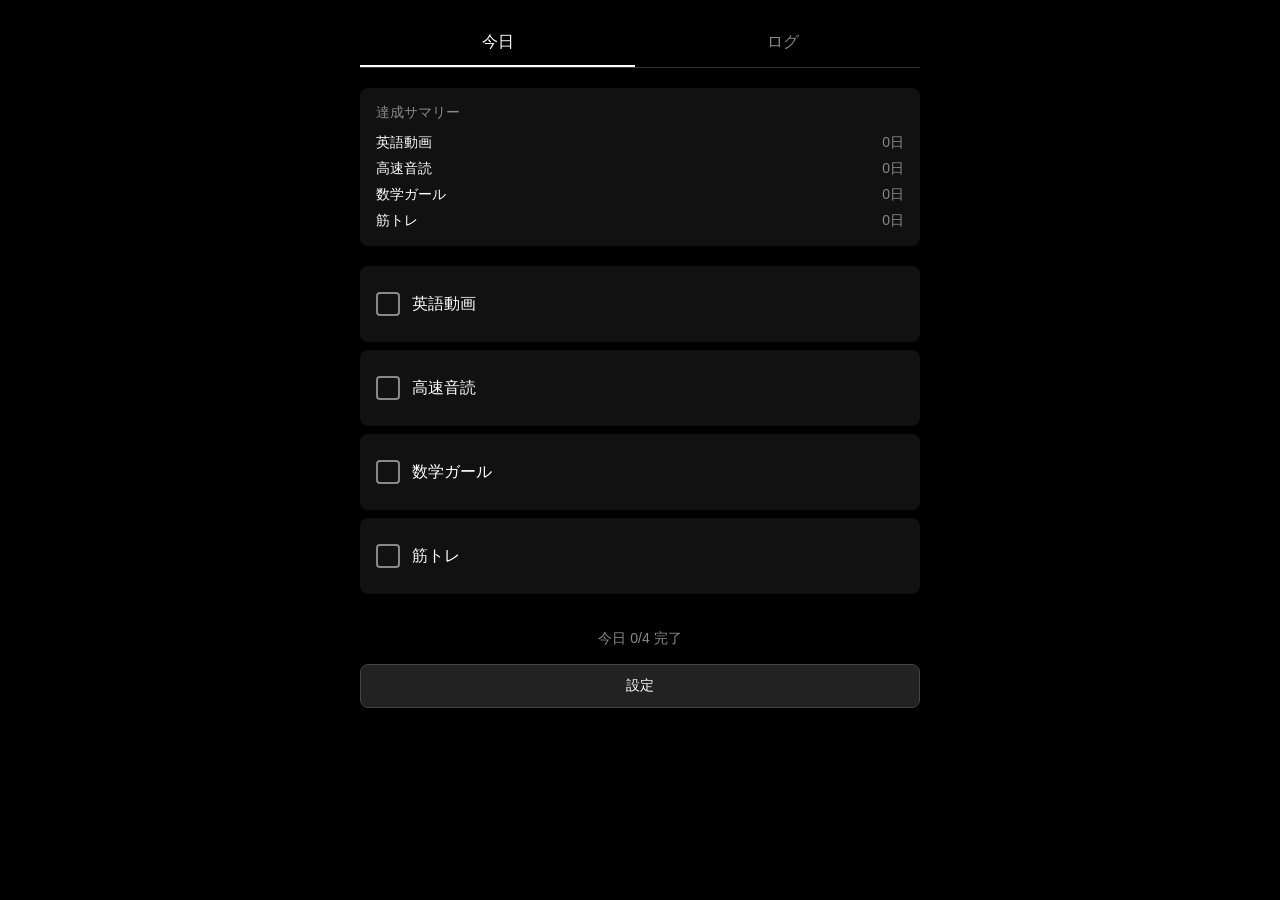
==== index.html @ 9ff97292 "Initial commit: habit tracker PWA Co-Authored-By: Claude Opus 4.6 <noreply@anthropic.com>" ====
<!DOCTYPE html>
<html lang="ja">
<head>
  <meta charset="UTF-8">
  <meta name="viewport" content="width=device-width, initial-scale=1.0, viewport-fit=cover">
  <meta name="theme-color" content="#000000">
  <meta name="apple-mobile-web-app-capable" content="yes">
  <meta name="apple-mobile-web-app-status-bar-style" content="black-translucent">
  <title>習慣トラッカー</title>
  <link rel="stylesheet" href="style.css">
  <link rel="manifest" href="manifest.json">
  <link rel="apple-touch-icon" href="icons/apple-touch-icon.png">
</head>
<body>
  <div class="container">
    <!-- タブ -->
    <div class="tabs">
      <button class="tab-button active" data-tab="today">今日</button>
      <button class="tab-button" data-tab="log">ログ</button>
    </div>

    <!-- 今日タブ -->
    <div id="today-tab" class="tab-content active">
      <div class="monthly-summary">
        <div class="summary-title"></div>
        <div class="summary-items"></div>
      </div>
      <div id="task-list" class="task-list"></div>
      <div class="daily-progress">
        <span id="progress-text">今日 0/0 完了</span>
      </div>
      <button id="settings-button" class="settings-button">設定</button>
    </div>

    <!-- ログタブ -->
    <div id="log-tab" class="tab-content">
      <!-- カレンダー（インライン） -->
      <div class="log-calendar">
        <div class="calendar-header">
          <button id="calendar-prev" class="calendar-nav-button">‹</button>
          <span id="calendar-title"></span>
          <button id="calendar-next" class="calendar-nav-button">›</button>
        </div>
        <div id="calendar-grid" class="calendar-grid"></div>
      </div>

      <!-- 日付編集（インライン、初期非表示） -->
      <div id="day-edit-inline" class="day-edit-inline" style="display:none;">
        <div class="day-edit-header">
          <span id="day-edit-title"></span>
          <button id="day-edit-close" class="day-edit-close-button">×</button>
        </div>
        <div id="day-edit-tasks" class="day-edit-tasks"></div>
      </div>

      <!-- ログ一覧 -->
      <div id="log-content" class="log-content"></div>
    </div>

    <!-- 設定モーダル（唯一のモーダル） -->
    <div id="settings-modal" class="modal">
      <div class="modal-content">
        <div class="modal-header">
          <h2>設定</h2>
          <button id="close-settings" class="close-button">×</button>
        </div>
        <div class="settings-section">
          <h3>タスク管理</h3>
          <div id="task-manager" class="task-manager"></div>
          <form id="add-task-form" class="add-task-form">
            <input type="text" id="add-task-input" class="add-task-input" placeholder="新しいタスク名" maxlength="30">
            <button type="submit" class="add-task-button">追加</button>
          </form>
        </div>
        <div class="settings-section">
          <h3>データ</h3>
          <p class="export-description">タスク一覧と全ての過去ログをJSONファイルとして保存します。ブラウザのデータが消えた場合のバックアップ用です。</p>
          <button id="export-button" class="export-button">JSONエクスポート</button>
        </div>
      </div>
    </div>
  </div>

  <script src="app.js"></script>
</body>
</html>
---- style.css ----
* {
  margin: 0;
  padding: 0;
  box-sizing: border-box;
}

body {
  font-family: -apple-system, BlinkMacSystemFont, 'Segoe UI', 'Helvetica Neue', Arial, sans-serif;
  background-color: #000;
  color: #fff;
  min-height: 100vh;
  min-height: 100dvh;
  padding: 0;
  padding-top: env(safe-area-inset-top);
  padding-bottom: env(safe-area-inset-bottom);
  padding-left: env(safe-area-inset-left);
  padding-right: env(safe-area-inset-right);
}

.container {
  max-width: 600px;
  margin: 0 auto;
  padding: 20px;
}

/* タブ */
.tabs {
  display: flex;
  gap: 10px;
  margin-bottom: 20px;
  border-bottom: 1px solid #333;
}

.tab-button {
  flex: 1;
  padding: 12px;
  background: none;
  border: none;
  color: #888;
  font-size: 16px;
  cursor: pointer;
  border-bottom: 2px solid transparent;
  transition: all 0.3s;
  min-height: 44px;
}

.tab-button.active {
  color: #fff;
  border-bottom-color: #fff;
}

.tab-content {
  display: none;
}

.tab-content.active {
  display: block;
}

/* サマリー */
.monthly-summary {
  background: #111;
  border-radius: 8px;
  padding: 16px;
  margin-bottom: 20px;
}

.summary-title {
  font-size: 14px;
  color: #888;
  margin-bottom: 12px;
}

.summary-items {
  display: flex;
  flex-direction: column;
  gap: 8px;
}

.summary-item {
  display: flex;
  justify-content: space-between;
  font-size: 14px;
}

.summary-item-name {
  color: #fff;
}

.summary-item-count {
  color: #888;
}

/* タスクリスト */
.task-list {
  display: flex;
  flex-direction: column;
  gap: 8px;
  margin-bottom: 20px;
}

.task-item {
  background: #111;
  border-radius: 8px;
  padding: 16px;
  cursor: pointer;
  transition: background 0.2s;
  min-height: 52px;
}

.task-item:active {
  background: #1a1a1a;
}

.task-item.done {
  background: #1a3a1a;
}

.task-header {
  display: flex;
  align-items: center;
  gap: 12px;
  min-height: 44px;
}

.task-checkbox {
  width: 24px;
  height: 24px;
  border: 2px solid #888;
  border-radius: 4px;
  flex-shrink: 0;
  display: flex;
  align-items: center;
  justify-content: center;
  background: transparent;
}

.task-item.done .task-checkbox {
  background: #4a9;
  border-color: #4a9;
}

.task-checkbox::after {
  content: '\2713';
  color: #fff;
  font-size: 16px;
  display: none;
}

.task-item.done .task-checkbox::after {
  display: block;
}

.task-name {
  font-size: 16px;
  flex: 1;
}

/* メモ入力 */
.task-memo {
  margin-top: 12px;
  padding-top: 12px;
  border-top: 1px solid #333;
  display: none;
}

.task-item.done .task-memo {
  display: block;
}

.task-memo input {
  width: 100%;
  padding: 12px;
  background: #222;
  border: 1px solid #444;
  border-radius: 4px;
  color: #fff;
  font-size: 14px;
  min-height: 44px;
}

.task-memo input::placeholder {
  color: #666;
}

/* 日次進捗 */
.daily-progress {
  text-align: center;
  padding: 16px;
  color: #888;
  font-size: 14px;
}

/* 設定ボタン */
.settings-button {
  width: 100%;
  padding: 12px;
  background: #222;
  border: 1px solid #444;
  border-radius: 8px;
  color: #fff;
  font-size: 14px;
  cursor: pointer;
  transition: background 0.2s;
  min-height: 44px;
}

.settings-button:hover {
  background: #333;
}

/* カレンダー（ログタブ内インライン） */
.log-calendar {
  margin-bottom: 16px;
}

.calendar-header {
  display: flex;
  align-items: center;
  justify-content: space-between;
  padding: 8px 0;
}

.calendar-header span {
  font-size: 16px;
  font-weight: bold;
}

.calendar-nav-button {
  background: none;
  border: none;
  color: #fff;
  font-size: 28px;
  cursor: pointer;
  width: 44px;
  height: 44px;
  display: flex;
  align-items: center;
  justify-content: center;
}

.calendar-grid {
  padding: 0;
}

.calendar-weekdays {
  display: grid;
  grid-template-columns: repeat(7, 1fr);
  gap: 4px;
  margin-bottom: 8px;
}

.calendar-weekday {
  text-align: center;
  font-size: 12px;
  color: #666;
  padding: 4px;
}

.calendar-days {
  display: grid;
  grid-template-columns: repeat(7, 1fr);
  gap: 4px;
}

.calendar-day {
  aspect-ratio: 1;
  display: flex;
  align-items: center;
  justify-content: center;
  font-size: 14px;
  border-radius: 8px;
  cursor: pointer;
  background: #1a1a1a;
  color: #fff;
  border: none;
  transition: background 0.2s;
  min-height: 40px;
}

.calendar-day:active {
  background: #333;
}

.calendar-day.empty {
  background: transparent;
  cursor: default;
}

.calendar-day.has-log {
  background: #1a3a1a;
}

.calendar-day.today {
  border: 1px solid #4a9;
}

.calendar-day.selected {
  border: 2px solid #fff;
  background: #333;
}

.calendar-day.future {
  color: #444;
  cursor: default;
}

/* 日付編集（インラインパネル） */
.day-edit-inline {
  background: #111;
  border-radius: 8px;
  margin-bottom: 16px;
}

.day-edit-header {
  display: flex;
  justify-content: space-between;
  align-items: center;
  padding: 12px 16px;
  border-bottom: 1px solid #333;
}

.day-edit-header span {
  font-size: 16px;
  font-weight: bold;
}

.day-edit-close-button {
  background: none;
  border: none;
  color: #888;
  font-size: 20px;
  cursor: pointer;
  width: 44px;
  height: 44px;
  display: flex;
  align-items: center;
  justify-content: center;
}

.day-edit-tasks {
  padding: 12px 16px;
  display: flex;
  flex-direction: column;
  gap: 8px;
}

.day-edit-task {
  display: flex;
  align-items: center;
  gap: 12px;
  padding: 12px;
  background: #222;
  border-radius: 8px;
  cursor: pointer;
  min-height: 52px;
  transition: background 0.2s;
}

.day-edit-task:active {
  background: #333;
}

.day-edit-task.done {
  background: #1a3a1a;
}

.day-edit-checkbox {
  width: 24px;
  height: 24px;
  border: 2px solid #888;
  border-radius: 4px;
  flex-shrink: 0;
  display: flex;
  align-items: center;
  justify-content: center;
}

.day-edit-task.done .day-edit-checkbox {
  background: #4a9;
  border-color: #4a9;
}

.day-edit-checkbox::after {
  content: '\2713';
  color: #fff;
  font-size: 16px;
  display: none;
}

.day-edit-task.done .day-edit-checkbox::after {
  display: block;
}

.day-edit-name {
  flex: 1;
  font-size: 14px;
}

/* ログ一覧 */
.log-content {
  display: flex;
  flex-direction: column;
  gap: 8px;
}

.log-day {
  background: #111;
  border-radius: 8px;
  padding: 16px;
}

.log-day-header {
  font-size: 14px;
  margin-bottom: 12px;
  display: flex;
  justify-content: space-between;
  align-items: center;
}

.log-day-date {
  color: #fff;
}

.log-day-right {
  display: flex;
  align-items: center;
  gap: 8px;
}

.log-day-progress {
  color: #888;
  font-size: 13px;
}

.log-delete-button {
  background: none;
  border: none;
  color: #666;
  font-size: 18px;
  cursor: pointer;
  padding: 0;
  width: 32px;
  height: 32px;
  display: flex;
  align-items: center;
  justify-content: center;
}

.log-delete-button:hover {
  color: #f44;
}

.log-day-tasks {
  display: flex;
  flex-direction: column;
  gap: 8px;
}

.log-task {
  display: flex;
  align-items: flex-start;
  gap: 8px;
  font-size: 14px;
}

.log-task-icon {
  color: #4a9;
  flex-shrink: 0;
}

.log-task-icon.undone {
  color: #666;
}

.log-task-content {
  flex: 1;
}

.log-task-name {
  color: #fff;
}

.log-task-memo {
  color: #888;
  font-size: 13px;
  margin-top: 2px;
}

.log-empty {
  text-align: center;
  color: #666;
  padding: 40px;
}

/* モーダル（設定のみ） */
.modal {
  display: none;
  position: fixed;
  top: 0;
  left: 0;
  width: 100%;
  height: 100%;
  background: rgba(0, 0, 0, 0.8);
  z-index: 1000;
  align-items: center;
  justify-content: center;
  padding: 20px;
}

.modal.active {
  display: flex;
}

.modal-content {
  background: #111;
  border-radius: 12px;
  width: 100%;
  max-width: 500px;
  max-height: 80vh;
  max-height: 80dvh;
  overflow-y: auto;
}

.modal-header {
  display: flex;
  justify-content: space-between;
  align-items: center;
  padding: 20px;
  border-bottom: 1px solid #333;
}

.modal-header h2 {
  font-size: 18px;
}

.close-button {
  background: none;
  border: none;
  color: #fff;
  font-size: 24px;
  cursor: pointer;
  padding: 0;
  width: 44px;
  height: 44px;
  display: flex;
  align-items: center;
  justify-content: center;
}

.settings-section {
  padding: 20px;
  border-bottom: 1px solid #333;
}

.settings-section:last-child {
  border-bottom: none;
}

.settings-section h3 {
  font-size: 14px;
  color: #888;
  margin-bottom: 12px;
}

/* タスクマネージャー */
.task-manager {
  display: flex;
  flex-direction: column;
  gap: 8px;
  margin-bottom: 12px;
}

.task-manager-item {
  display: flex;
  align-items: center;
  gap: 12px;
  background: #222;
  padding: 12px;
  border-radius: 8px;
  min-height: 52px;
}

.task-manager-name {
  flex: 1;
  color: #fff;
  font-size: 14px;
}

.task-controls {
  display: flex;
  gap: 4px;
}

.move-button {
  background: #333;
  border: 1px solid #444;
  border-radius: 4px;
  color: #fff;
  font-size: 16px;
  cursor: pointer;
  padding: 8px 12px;
  min-width: 44px;
  min-height: 44px;
  display: flex;
  align-items: center;
  justify-content: center;
  transition: background 0.2s;
}

.move-button:hover:not(:disabled) {
  background: #444;
}

.move-button:disabled {
  opacity: 0.3;
  cursor: not-allowed;
}

.delete-task-button {
  background: none;
  border: none;
  color: #f44;
  font-size: 20px;
  cursor: pointer;
  padding: 8px;
  min-width: 44px;
  min-height: 44px;
  display: flex;
  align-items: center;
  justify-content: center;
}

/* タスク追加 */
.add-task-form {
  display: flex;
  gap: 8px;
}

.add-task-input {
  flex: 1;
  padding: 12px;
  background: #222;
  border: 1px solid #444;
  border-radius: 8px;
  color: #fff;
  font-size: 14px;
  min-height: 44px;
}

.add-task-input::placeholder {
  color: #666;
}

.add-task-button {
  padding: 12px 20px;
  background: #4a9;
  border: none;
  border-radius: 8px;
  color: #fff;
  font-size: 14px;
  font-weight: bold;
  cursor: pointer;
  transition: background 0.2s;
  min-height: 44px;
}

.add-task-button:hover {
  background: #5ba;
}

/* エクスポート */
.export-description {
  font-size: 13px;
  color: #666;
  margin-bottom: 12px;
  line-height: 1.5;
}

.export-button {
  width: 100%;
  padding: 12px;
  background: #222;
  border: 1px solid #444;
  border-radius: 8px;
  color: #fff;
  font-size: 14px;
  cursor: pointer;
  transition: background 0.2s;
  min-height: 44px;
}

.export-button:hover {
  background: #333;
}
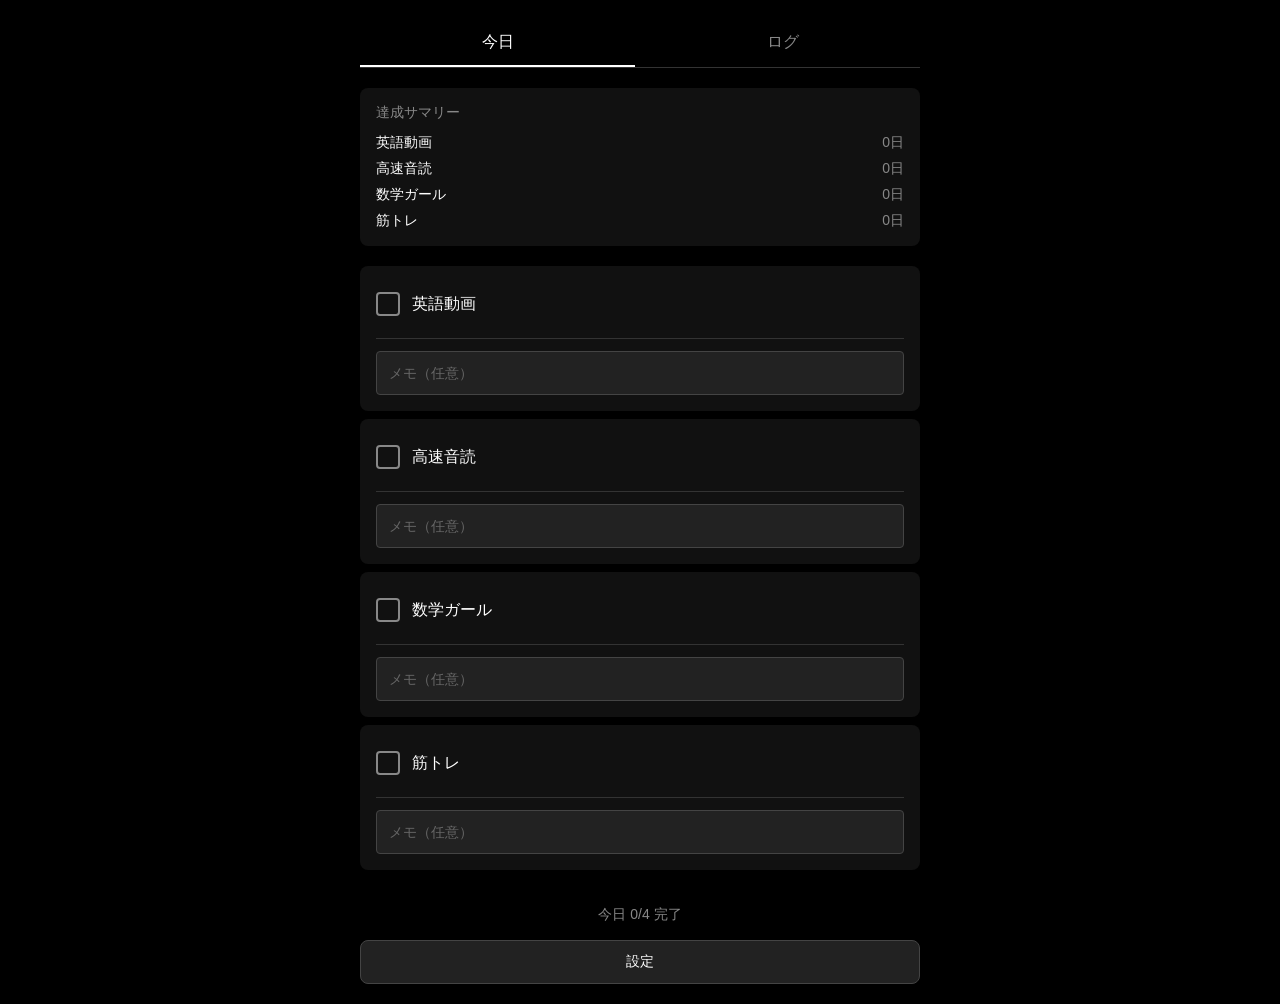
==== commit 0447c2e7: "feat: アプリ名変更・メモ常時表示・サマリー拡張・一括入力フォーム追加 (#4 #11 #12 #13) - #4: アプリ名を「習慣トラッカー」から「HabitLog」に変更（manifest." ====
--- a/index.html
+++ b/index.html
@@ -6,7 +6,7 @@
   <meta name="theme-color" content="#000000">
   <meta name="apple-mobile-web-app-capable" content="yes">
   <meta name="apple-mobile-web-app-status-bar-style" content="black-translucent">
-  <title>習慣トラッカー</title>
+  <title>HabitLog</title>
   <link rel="stylesheet" href="style.css">
   <link rel="manifest" href="manifest.json">
   <link rel="apple-touch-icon" href="icons/apple-touch-icon.png">
@@ -26,6 +26,7 @@
         <div class="summary-items"></div>
       </div>
       <div id="task-list" class="task-list"></div>
+      <div id="streak-display" class="streak-display" style="display:none;"></div>
       <div class="daily-progress">
         <span id="progress-text">今日 0/0 完了</span>
       </div>
@@ -42,6 +43,36 @@
           <button id="calendar-next" class="calendar-nav-button">›</button>
         </div>
         <div id="calendar-grid" class="calendar-grid"></div>
+      </div>
+
+      <!-- まとめて入力 -->
+      <div class="bulk-input-trigger">
+        <button id="bulk-input-button" class="bulk-input-button">まとめて入力</button>
+      </div>
+
+      <!-- 一括入力パネル（初期非表示） -->
+      <div id="bulk-input-panel" class="bulk-input-panel" style="display:none;">
+        <div class="day-edit-header">
+          <span>まとめて入力</span>
+          <button id="bulk-input-close" class="day-edit-close-button">×</button>
+        </div>
+        <div class="bulk-input-form">
+          <div class="bulk-input-dates">
+            <div>
+              <label>開始日</label>
+              <input type="date" id="bulk-start-date">
+            </div>
+            <div>
+              <label>終了日</label>
+              <input type="date" id="bulk-end-date">
+            </div>
+          </div>
+          <div id="bulk-input-tasks" class="bulk-input-tasks"></div>
+          <div class="bulk-input-actions">
+            <button id="bulk-apply-button" class="add-task-button">入力する</button>
+            <button id="bulk-cancel-button" class="settings-button">キャンセル</button>
+          </div>
+        </div>
       </div>
 
       <!-- 日付編集（インライン、初期非表示） -->
@@ -76,6 +107,8 @@
           <h3>データ</h3>
           <p class="export-description">タスク一覧と全ての過去ログをJSONファイルとして保存します。ブラウザのデータが消えた場合のバックアップ用です。</p>
           <button id="export-button" class="export-button">JSONエクスポート</button>
+          <button id="import-button" class="import-button">JSONインポート</button>
+          <input type="file" id="import-file-input" accept=".json" style="display:none;">
         </div>
       </div>
     </div>
--- a/style.css
+++ b/style.css
@@ -79,8 +79,13 @@
 
 .summary-item {
   display: flex;
+  flex-direction: column;
+  font-size: 14px;
+}
+
+.summary-item-main {
+  display: flex;
   justify-content: space-between;
-  font-size: 14px;
 }
 
 .summary-item-name {
@@ -89,6 +94,23 @@
 
 .summary-item-count {
   color: #888;
+}
+
+.summary-item-sub {
+  display: flex;
+  justify-content: space-between;
+  font-size: 12px;
+  color: #888;
+  margin-top: 4px;
+}
+
+.summary-item-start {
+  text-align: left;
+}
+
+.summary-item-streak {
+  text-align: right;
+  color: #4a9;
 }
 
 /* タスクリスト */
@@ -161,10 +183,6 @@
   margin-top: 12px;
   padding-top: 12px;
   border-top: 1px solid #333;
-  display: none;
-}
-
-.task-item.done .task-memo {
   display: block;
 }
 
@@ -287,7 +305,15 @@
   cursor: default;
 }
 
-.calendar-day.has-log {
+.calendar-day.has-log--low {
+  background: #0c2010;
+}
+
+.calendar-day.has-log--mid {
+  background: #123218;
+}
+
+.calendar-day.has-log--full {
   background: #1a3a1a;
 }
 
@@ -693,3 +719,224 @@
 .export-button:hover {
   background: #333;
 }
+
+.import-button {
+  width: 100%;
+  margin-top: 8px;
+  padding: 12px;
+  background: #222;
+  border: 1px solid #444;
+  border-radius: 8px;
+  color: #aaa;
+  font-size: 14px;
+  cursor: pointer;
+  transition: background 0.2s;
+  min-height: 44px;
+}
+
+.import-button:hover {
+  background: #333;
+}
+
+/* ========================================
+   ご褒美システム
+   ======================================== */
+
+/* ストリーク表示 */
+.streak-display {
+  display: flex;
+  align-items: center;
+  justify-content: center;
+  gap: 8px;
+  margin: 8px 16px;
+  padding: 10px 16px;
+  background: linear-gradient(135deg, #1a1a2e, #16213e);
+  border: 1px solid #2a2a5a;
+  border-radius: 12px;
+  animation: streak-pop 0.4s ease;
+}
+
+@keyframes streak-pop {
+  0% { transform: scale(0.8); opacity: 0; }
+  70% { transform: scale(1.05); }
+  100% { transform: scale(1); opacity: 1; }
+}
+
+.streak-emoji {
+  font-size: 22px;
+  line-height: 1;
+}
+
+.streak-text {
+  font-size: 15px;
+  font-weight: 600;
+  color: #d4d4ff;
+  letter-spacing: 0.02em;
+}
+
+/* コンフェッティ */
+.confetti-container {
+  position: fixed;
+  top: 0;
+  left: 0;
+  width: 100%;
+  height: 100%;
+  pointer-events: none;
+  z-index: 9999;
+  overflow: hidden;
+}
+
+.confetti-particle {
+  position: absolute;
+  top: -12px;
+  animation: confetti-fall linear forwards;
+  opacity: 1;
+}
+
+.confetti-particle.circle {
+  border-radius: 50%;
+}
+
+.confetti-particle.square {
+  border-radius: 2px;
+}
+
+@keyframes confetti-fall {
+  0% {
+    transform: translateY(0) rotate(0deg);
+    opacity: 1;
+  }
+  80% {
+    opacity: 1;
+  }
+  100% {
+    transform: translateY(105vh) rotate(720deg);
+    opacity: 0;
+  }
+}
+
+/* トースト通知 */
+.toast {
+  position: fixed;
+  bottom: 40px;
+  left: 50%;
+  transform: translateX(-50%) translateY(20px);
+  background: #222;
+  color: #fff;
+  padding: 12px 24px;
+  border-radius: 24px;
+  font-size: 16px;
+  font-weight: 600;
+  border: 1px solid #444;
+  box-shadow: 0 4px 20px rgba(0, 0, 0, 0.5);
+  z-index: 10000;
+  opacity: 0;
+  transition: opacity 0.3s ease, transform 0.3s ease;
+  white-space: nowrap;
+}
+
+.toast.toast-show {
+  opacity: 1;
+  transform: translateX(-50%) translateY(0);
+}
+
+/* 一括入力 */
+.bulk-input-trigger {
+  margin-bottom: 12px;
+}
+
+.bulk-input-button {
+  width: 100%;
+  padding: 10px;
+  background: #222;
+  border: 1px solid #444;
+  border-radius: 8px;
+  color: #aaa;
+  font-size: 14px;
+  cursor: pointer;
+  transition: background 0.2s;
+  min-height: 44px;
+}
+
+.bulk-input-button:hover {
+  background: #333;
+}
+
+.bulk-input-panel {
+  background: #111;
+  border-radius: 8px;
+  margin-bottom: 16px;
+}
+
+.bulk-input-form {
+  display: flex;
+  flex-direction: column;
+  gap: 12px;
+  padding: 12px 16px;
+}
+
+.bulk-input-dates {
+  display: flex;
+  gap: 12px;
+}
+
+.bulk-input-dates > div {
+  flex: 1;
+  display: flex;
+  flex-direction: column;
+  gap: 4px;
+}
+
+.bulk-input-dates label {
+  font-size: 12px;
+  color: #888;
+}
+
+.bulk-input-dates input[type="date"] {
+  width: 100%;
+  padding: 10px;
+  background: #222;
+  border: 1px solid #444;
+  border-radius: 4px;
+  color: #fff;
+  font-size: 14px;
+  min-height: 44px;
+}
+
+.bulk-input-tasks {
+  display: flex;
+  flex-direction: column;
+  gap: 8px;
+}
+
+.bulk-input-task-label {
+  display: flex;
+  align-items: center;
+  gap: 8px;
+  cursor: pointer;
+  font-size: 14px;
+  color: #fff;
+  padding: 8px;
+  background: #222;
+  border-radius: 4px;
+  min-height: 44px;
+}
+
+.bulk-input-task-label input[type="checkbox"] {
+  width: 18px;
+  height: 18px;
+  cursor: pointer;
+}
+
+.bulk-input-actions {
+  display: flex;
+  gap: 8px;
+}
+
+.bulk-input-actions .add-task-button {
+  flex: 1;
+}
+
+.bulk-input-actions .settings-button {
+  flex: 1;
+}
